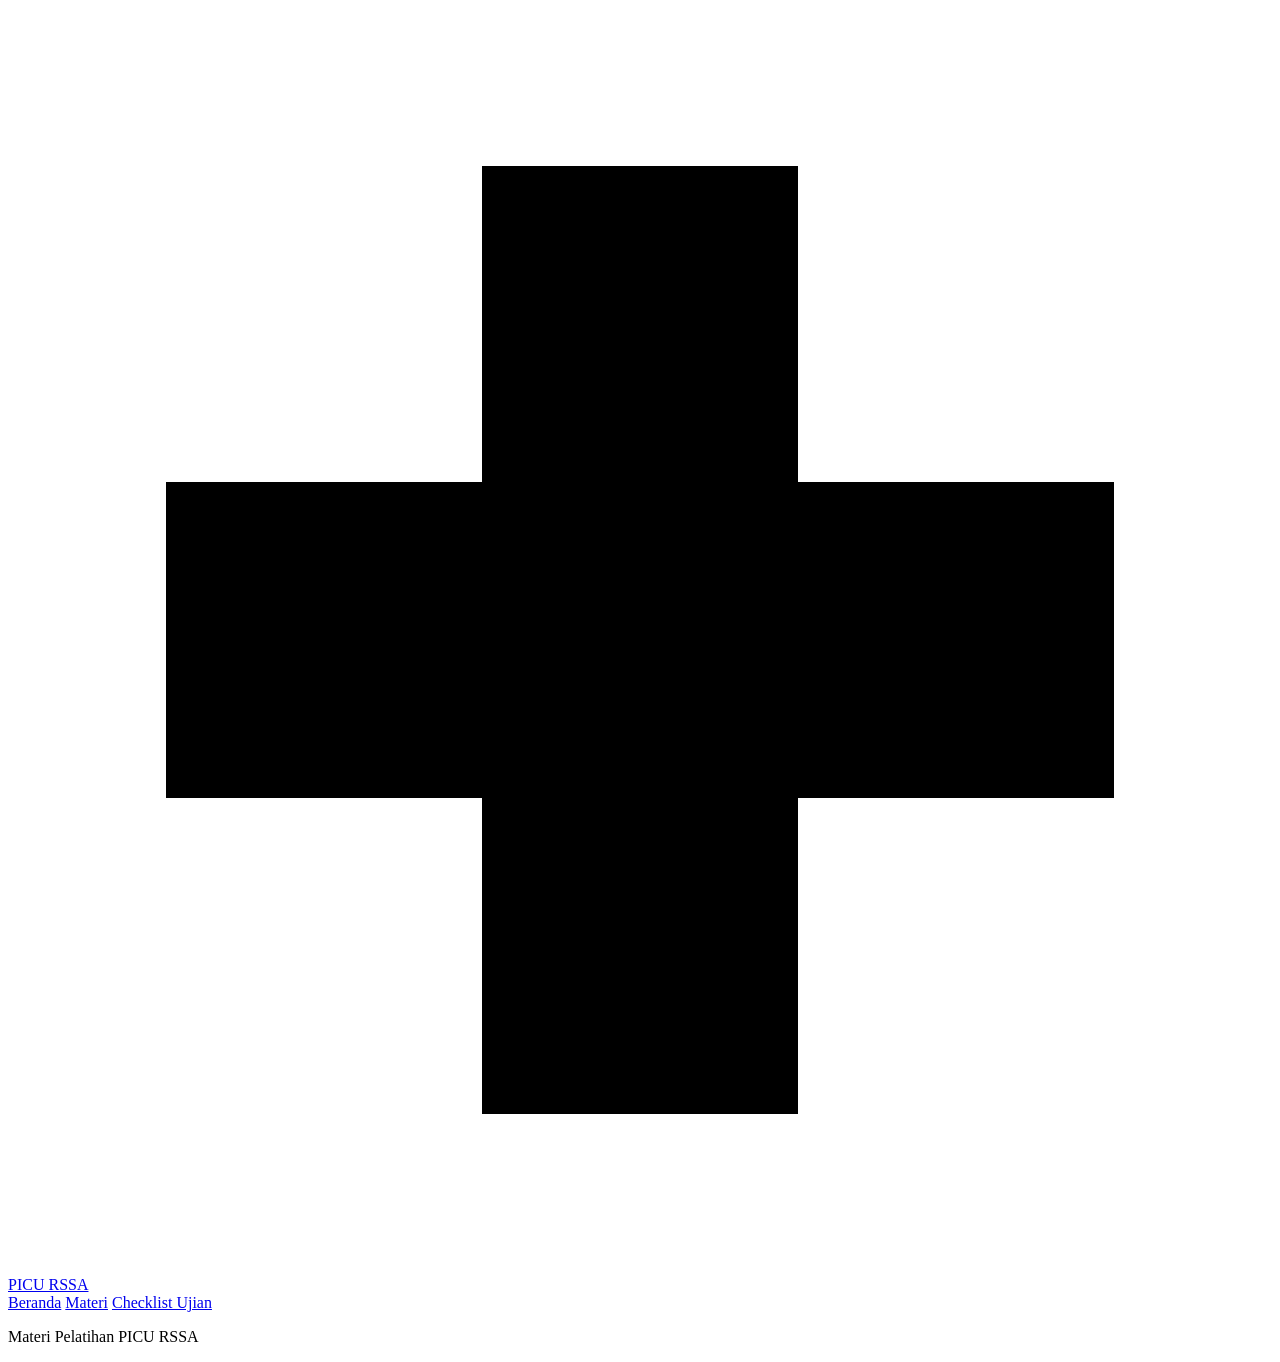
==== materi.html @ 052d4f12 "Kompres gambar, tambah favicon & pratinjau WhatsApp, perbaiki panduan deploy - Foto galeri & hero di" ====
<!doctype html>
<html lang="id">
<head>
  <meta charset="utf-8">
  <meta name="viewport" content="width=device-width, initial-scale=1, viewport-fit=cover">
  <title>Materi Pelatihan PICU RSSA</title>
  <meta name="description" content="Materi online peserta Pelatihan PICU RSSA: modul, PPT, dan checklist ujian skill.">
  <!-- Ganti domain di og:image/og:url bila web memakai alamat lain -->
  <meta name="theme-color" content="#0B2545">
  <link rel="icon" type="image/png" href="img/favicon.png">
  <link rel="apple-touch-icon" href="img/apple-touch-icon.png">
  <meta property="og:type" content="website">
  <meta property="og:site_name" content="Pelatihan PICU Dasar RSSA">
  <meta property="og:title" content="Materi Pelatihan PICU RSSA">
  <meta property="og:description" content="Modul, slide narasumber, dan checklist ujian skill Pelatihan PICU Dasar RSUD Dr. Saiful Anwar. Bisa dibuka dari HP.">
  <meta property="og:url" content="https://materi-picu-rssa.pages.dev/materi.html">
  <meta property="og:image" content="https://materi-picu-rssa.pages.dev/img/og-image.jpg">
  <meta property="og:image:width" content="1200">
  <meta property="og:image:height" content="630">
  <meta name="twitter:card" content="summary_large_image">
  <link rel="stylesheet" href="style.css">
</head>
<body>
  <header class="topbar">
    <div class="topbar-inner">
      <button class="back-btn" id="backBtn" type="button" hidden aria-label="Kembali">
        <svg viewBox="0 0 24 24" aria-hidden="true"><path d="M15 18l-6-6 6-6"/></svg>
        <span>Kembali</span>
      </button>
      <a class="brand" href="index.html" title="Halaman depan">
        <span class="brand-mark" aria-hidden="true">
          <svg viewBox="0 0 24 24"><path d="M9 3h6v6h6v6h-6v6H9v-6H3V9h6z"/></svg>
        </span>
        <span class="brand-text">PICU RSSA</span>
      </a>
      <nav class="nav" aria-label="Navigasi utama">
        <a href="index.html">Beranda</a>
        <a href="#/" data-nav="home">Materi</a>
        <a href="#/checklist" data-nav="checklist">Checklist Ujian</a>
      </nav>
    </div>
  </header>

  <main id="app" tabindex="-1"></main>

  <footer class="footer">
    <p>Materi Pelatihan PICU RSSA</p>
  </footer>

  <script src="materi.js"></script>
  <script src="app.js"></script>
</body>
</html>
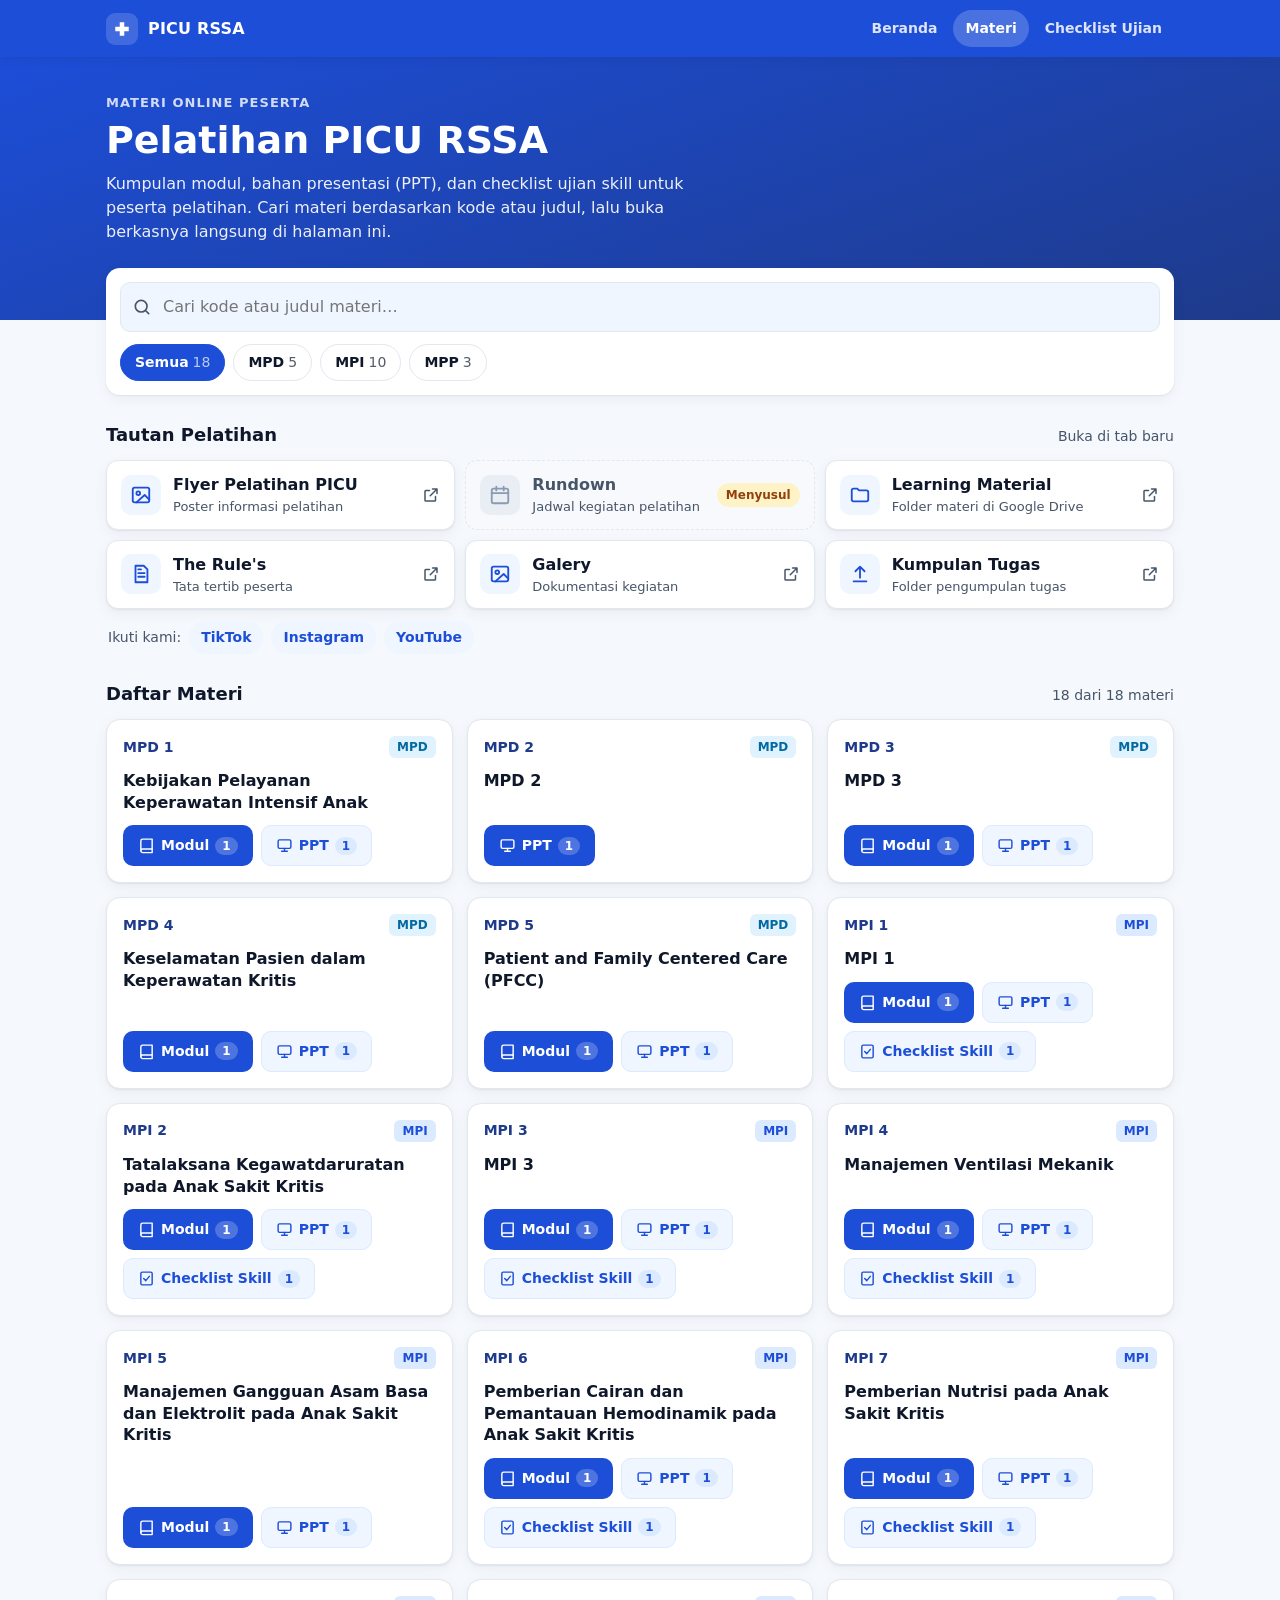
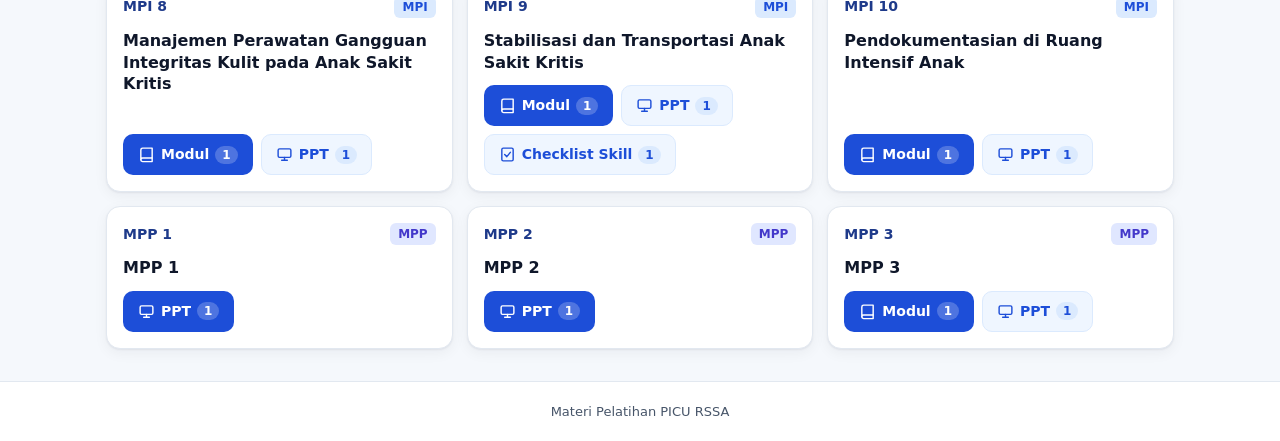
==== commit 421e7f9f: "Kondisi awal web materi Pelatihan PICU Dasar RSSA Co-Authored-By: Claude Opus 5.5 <noreply@anthropic" ====
--- a/materi.html
+++ b/materi.html
@@ -3,21 +3,10 @@
 <head>
   <meta charset="utf-8">
   <meta name="viewport" content="width=device-width, initial-scale=1, viewport-fit=cover">
+  <meta name="theme-color" content="#1d4ed8">
   <title>Materi Pelatihan PICU RSSA</title>
   <meta name="description" content="Materi online peserta Pelatihan PICU RSSA: modul, PPT, dan checklist ujian skill.">
-  <!-- Ganti domain di og:image/og:url bila web memakai alamat lain -->
-  <meta name="theme-color" content="#0B2545">
-  <link rel="icon" type="image/png" href="img/favicon.png">
-  <link rel="apple-touch-icon" href="img/apple-touch-icon.png">
-  <meta property="og:type" content="website">
-  <meta property="og:site_name" content="Pelatihan PICU Dasar RSSA">
-  <meta property="og:title" content="Materi Pelatihan PICU RSSA">
-  <meta property="og:description" content="Modul, slide narasumber, dan checklist ujian skill Pelatihan PICU Dasar RSUD Dr. Saiful Anwar. Bisa dibuka dari HP.">
-  <meta property="og:url" content="https://materi-picu-rssa.pages.dev/materi.html">
-  <meta property="og:image" content="https://materi-picu-rssa.pages.dev/img/og-image.jpg">
-  <meta property="og:image:width" content="1200">
-  <meta property="og:image:height" content="630">
-  <meta name="twitter:card" content="summary_large_image">
+  <link rel="icon" href="data:image/svg+xml,%3Csvg xmlns='http://www.w3.org/2000/svg' viewBox='0 0 32 32'%3E%3Crect width='32' height='32' rx='8' fill='%231d4ed8'/%3E%3Cpath d='M13 7h6v6h6v6h-6v6h-6v-6H7v-6h6z' fill='white'/%3E%3C/svg%3E">
   <link rel="stylesheet" href="style.css">
 </head>
 <body>
--- a/style.css
+++ b/style.css
@@ -0,0 +1,257 @@
+:root {
+  --blue-900: #1e3a8a;
+  --blue-700: #1d4ed8;
+  --blue-600: #2563eb;
+  --blue-100: #dbeafe;
+  --blue-50: #eff6ff;
+  --ink: #0f172a;
+  --muted: #475569;
+  --line: #e2e8f0;
+  --bg: #f5f8fc;
+  --card: #ffffff;
+  --radius: 14px;
+  --shadow: 0 1px 2px rgba(15, 23, 42, .06), 0 4px 14px rgba(15, 23, 42, .05);
+  --tag-mpd: #0369a1; --tag-mpd-bg: #e0f2fe;
+  --tag-mpi: #1d4ed8; --tag-mpi-bg: #dbeafe;
+  --tag-mpp: #4338ca; --tag-mpp-bg: #e0e7ff;
+}
+
+* { box-sizing: border-box; }
+html { -webkit-text-size-adjust: 100%; }
+body {
+  margin: 0;
+  font-family: system-ui, -apple-system, "Segoe UI", Roboto, "Helvetica Neue", Arial, sans-serif;
+  color: var(--ink);
+  background: var(--bg);
+  line-height: 1.5;
+  min-height: 100vh;
+  display: flex;
+  flex-direction: column;
+}
+main { flex: 1; outline: none; }
+a { color: var(--blue-700); }
+button { font: inherit; }
+svg { fill: none; stroke: currentColor; stroke-width: 2; stroke-linecap: round; stroke-linejoin: round; }
+
+/* ---------- Top bar ---------- */
+.topbar {
+  position: sticky; top: 0; z-index: 10;
+  background: var(--blue-700);
+  color: #fff;
+  padding-top: env(safe-area-inset-top);
+  box-shadow: 0 2px 8px rgba(30, 58, 138, .25);
+}
+.topbar-inner {
+  max-width: 1100px; margin: 0 auto;
+  display: flex; align-items: center; gap: 12px;
+  padding: 10px 16px; min-height: 56px;
+}
+.brand { display: flex; align-items: center; gap: 10px; color: #fff; text-decoration: none; font-weight: 700; letter-spacing: .2px; }
+.brand-mark { width: 32px; height: 32px; border-radius: 9px; background: rgba(255,255,255,.16); display: grid; place-items: center; flex: none; }
+.brand-mark svg { width: 18px; height: 18px; fill: #fff; stroke: none; }
+.nav { margin-left: auto; display: flex; gap: 4px; }
+.nav a {
+  color: #fff; text-decoration: none; font-size: 14px; font-weight: 600;
+  padding: 8px 12px; border-radius: 999px; opacity: .85; white-space: nowrap;
+}
+.nav a:hover { opacity: 1; background: rgba(255,255,255,.12); }
+.nav a.active { opacity: 1; background: rgba(255,255,255,.2); }
+.back-btn {
+  display: inline-flex; align-items: center; gap: 4px;
+  background: rgba(255,255,255,.16); color: #fff; border: 0;
+  padding: 8px 12px 8px 8px; border-radius: 999px; cursor: pointer; font-weight: 600; font-size: 14px;
+}
+.back-btn:hover { background: rgba(255,255,255,.26); }
+.back-btn svg { width: 20px; height: 20px; }
+.back-btn[hidden] { display: none; }
+
+/* ---------- Layout ---------- */
+.container { max-width: 1100px; margin: 0 auto; padding: 0 16px; }
+
+.hero {
+  background: linear-gradient(160deg, var(--blue-700), var(--blue-900));
+  color: #fff;
+  padding: 36px 0 76px;
+}
+.hero .eyebrow { margin: 0 0 6px; font-size: 13px; font-weight: 600; letter-spacing: .08em; text-transform: uppercase; opacity: .8; }
+.hero h1 { margin: 0 0 10px; font-size: clamp(26px, 5vw, 38px); line-height: 1.15; }
+.hero p.lead { margin: 0; max-width: 640px; opacity: .92; font-size: 16px; }
+
+.toolbar {
+  margin-top: -52px;
+  background: var(--card);
+  border-radius: var(--radius);
+  box-shadow: var(--shadow);
+  padding: 14px;
+  display: flex; flex-direction: column; gap: 12px;
+}
+.search { position: relative; }
+.search svg { position: absolute; left: 12px; top: 50%; transform: translateY(-50%); width: 20px; height: 20px; color: var(--muted); pointer-events: none; }
+.search input {
+  width: 100%; font: inherit; font-size: 16px;
+  padding: 12px 14px 12px 42px;
+  border: 1px solid var(--line); border-radius: 10px; background: var(--blue-50);
+  color: var(--ink);
+}
+.search input:focus { outline: 2px solid var(--blue-600); outline-offset: 1px; background: #fff; }
+.chips { display: flex; gap: 8px; flex-wrap: wrap; }
+.chip {
+  border: 1px solid var(--line); background: #fff; color: var(--ink);
+  padding: 7px 14px; border-radius: 999px; cursor: pointer; font-size: 14px; font-weight: 600;
+}
+.chip:hover { border-color: var(--blue-600); }
+.chip[aria-pressed="true"] { background: var(--blue-700); border-color: var(--blue-700); color: #fff; }
+.chip .count { font-weight: 500; opacity: .7; margin-left: 4px; }
+
+.section-head { display: flex; align-items: baseline; justify-content: space-between; gap: 12px; margin: 26px 0 12px; }
+.section-head h2 { margin: 0; font-size: 18px; }
+.section-head .meta { color: var(--muted); font-size: 14px; }
+
+/* ---------- Cards ---------- */
+.grid { display: grid; gap: 14px; grid-template-columns: repeat(auto-fill, minmax(290px, 1fr)); padding-bottom: 32px; }
+.card {
+  background: var(--card); border: 1px solid var(--line); border-radius: var(--radius);
+  padding: 16px; box-shadow: var(--shadow);
+  display: flex; flex-direction: column; gap: 12px;
+}
+.card-top { display: flex; align-items: center; gap: 8px; }
+.code { font-weight: 700; color: var(--blue-900); font-size: 14px; }
+.tag { font-size: 12px; font-weight: 700; padding: 2px 8px; border-radius: 6px; margin-left: auto; }
+.tag-MPD { color: var(--tag-mpd); background: var(--tag-mpd-bg); }
+.tag-MPI { color: var(--tag-mpi); background: var(--tag-mpi-bg); }
+.tag-MPP { color: var(--tag-mpp); background: var(--tag-mpp-bg); }
+.card h3 { margin: 0; font-size: 16px; line-height: 1.35; }
+.actions { display: flex; flex-wrap: wrap; gap: 8px; margin-top: auto; }
+.btn {
+  display: inline-flex; align-items: center; justify-content: center; gap: 6px;
+  padding: 9px 14px; border-radius: 10px; font-size: 14px; font-weight: 600;
+  text-decoration: none; border: 1px solid transparent; cursor: pointer; min-height: 40px;
+}
+.btn svg { width: 17px; height: 17px; }
+.btn-primary { background: var(--blue-700); color: #fff; }
+.btn-primary:hover { background: var(--blue-900); }
+.btn-soft { background: var(--blue-50); color: var(--blue-700); border-color: var(--blue-100); }
+.btn-soft:hover { background: var(--blue-100); }
+.btn-outline { background: #fff; color: var(--blue-700); border-color: var(--blue-100); }
+.btn-outline:hover { border-color: var(--blue-600); }
+.no-files { color: var(--muted); font-size: 14px; margin: 0; }
+
+.empty {
+  text-align: center; color: var(--muted);
+  background: var(--card); border: 1px dashed var(--line); border-radius: var(--radius);
+  padding: 32px 16px; grid-column: 1 / -1;
+}
+
+/* ---------- Page header (folder & checklist) ---------- */
+.page-head { background: var(--card); border-bottom: 1px solid var(--line); padding: 20px 0 16px; }
+.crumbs { font-size: 13px; color: var(--muted); margin: 0 0 6px; display: flex; flex-wrap: wrap; gap: 6px; }
+.crumbs a { color: var(--muted); text-decoration: none; }
+.crumbs a:hover { color: var(--blue-700); text-decoration: underline; }
+.page-head h1 { margin: 0; font-size: clamp(20px, 4vw, 28px); line-height: 1.25; }
+.page-head .sub { margin: 6px 0 0; color: var(--muted); }
+.tabs { display: flex; gap: 6px; margin-top: 14px; overflow-x: auto; scrollbar-width: none; }
+.tabs::-webkit-scrollbar { display: none; }
+.tab {
+  padding: 8px 14px; border-radius: 999px; font-size: 14px; font-weight: 600;
+  text-decoration: none; color: var(--blue-700); background: var(--blue-50); white-space: nowrap;
+}
+.tab[aria-current="page"] { background: var(--blue-700); color: #fff; }
+
+/* ---------- Drive viewer ---------- */
+.viewer { padding: 16px 0 32px; }
+.viewer-bar { display: flex; flex-wrap: wrap; gap: 8px; align-items: center; justify-content: space-between; margin-bottom: 10px; }
+.viewer-bar .hint { margin: 0; font-size: 13px; color: var(--muted); }
+.frame-wrap {
+  background: #fff; border: 1px solid var(--line); border-radius: var(--radius);
+  overflow: hidden; box-shadow: var(--shadow);
+}
+.frame-wrap iframe { display: block; width: 100%; height: 70vh; min-height: 420px; border: 0; }
+
+.notice {
+  margin: 16px 0 0; padding: 12px 14px; border-radius: 10px;
+  background: var(--blue-50); border: 1px solid var(--blue-100); color: var(--blue-900); font-size: 14px;
+}
+
+.footer { text-align: center; color: var(--muted); font-size: 13px; padding: 20px 16px calc(20px + env(safe-area-inset-bottom)); border-top: 1px solid var(--line); background: #fff; }
+.footer p { margin: 0; }
+
+:focus-visible { outline: 2px solid var(--blue-600); outline-offset: 2px; }
+
+/* ---------- Mobile ---------- */
+/* ---------- Daftar file ---------- */
+.btn .n { font-size: 12px; font-weight: 700; background: rgba(255,255,255,.22); border-radius: 999px; padding: 0 7px; }
+.btn-soft .n { background: var(--blue-100); }
+.file-list { display: flex; flex-direction: column; gap: 8px; padding-bottom: 28px; }
+.file-row {
+  display: flex; align-items: center; gap: 12px;
+  background: var(--card); border: 1px solid var(--line); border-radius: 12px;
+  padding: 12px 14px; text-decoration: none; color: var(--ink); box-shadow: var(--shadow);
+}
+.file-row:hover { border-color: var(--blue-600); }
+.file-row .go { width: 20px; height: 20px; color: var(--muted); flex: none; }
+.fmain { flex: 1; min-width: 0; display: flex; flex-direction: column; }
+.fname { font-weight: 600; overflow-wrap: anywhere; }
+.fmeta { font-size: 13px; color: var(--muted); }
+.fmeta .big { color: #b45309; font-weight: 600; }
+.ficon { position: relative; width: 40px; height: 44px; flex: none; color: var(--fi, #64748b); }
+.ficon svg { width: 40px; height: 44px; stroke-width: 1.6; }
+.ficon b {
+  position: absolute; left: 50%; bottom: 7px; transform: translateX(-50%);
+  font-size: 8.5px; letter-spacing: .02em; color: #fff; background: var(--fi, #64748b);
+  padding: 1px 3px; border-radius: 3px; line-height: 1.2; max-width: 38px; overflow: hidden;
+}
+.ficon-pdf { --fi: #dc2626; } .ficon-ppt { --fi: #ea580c; } .ficon-doc { --fi: #2563eb; }
+.ficon-xls { --fi: #16a34a; } .ficon-vid { --fi: #7c3aed; } .ficon-img { --fi: #0891b2; }
+.ficon-aud { --fi: #db2777; } .ficon-zip { --fi: #78716c; }
+
+.group { margin-top: 20px; }
+.group-head { display: flex; align-items: baseline; flex-wrap: wrap; gap: 4px 10px; margin: 0 2px 10px; }
+.group-head .ttl { font-weight: 600; }
+.group-head .tag { margin-left: auto; }
+.group .file-list { padding-bottom: 0; }
+#cl { padding-bottom: 32px; }
+
+/* ---------- Pratinjau file ---------- */
+.viewer-bar .actions { margin-top: 0; }
+.fallback {
+  background: #fff; border: 1px dashed #f59e0b; border-radius: var(--radius);
+  padding: 32px 16px; text-align: center; display: flex; flex-direction: column; align-items: center; gap: 8px;
+}
+.fallback p { margin: 0; color: var(--muted); }
+.fallback .fallback-title { font-size: 18px; font-weight: 700; color: var(--ink); }
+.fallback .actions { justify-content: center; margin-top: 8px; }
+.pager { display: grid; grid-template-columns: 1fr auto 1fr; gap: 8px; margin-top: 14px; }
+.pager > :last-child { justify-self: end; }
+.pager > :first-child { justify-self: start; }
+
+@media (max-width: 640px) {
+  .pager { grid-template-columns: 1fr 1fr; }
+  .pager > .btn-outline { grid-column: 1 / -1; grid-row: 2; }
+  .viewer-bar .actions .btn { flex: 1 1 0; }
+  .brand-text { display: none; }
+  .back-btn:not([hidden]) + .brand { display: none; }
+  .nav a { padding: 8px 10px; font-size: 13px; }
+  .hero { padding: 24px 0 70px; }
+  .grid { grid-template-columns: 1fr; }
+  .actions .btn { flex: 1 1 auto; }
+  .frame-wrap iframe { height: 72vh; min-height: 360px; }
+}
+
+
+/* ---------- Tautan pelatihan (dari s.id) ---------- */
+.links { display: grid; gap: 10px; grid-template-columns: repeat(auto-fill, minmax(260px, 1fr)); }
+.link-card {
+  display: flex; align-items: center; gap: 12px; text-decoration: none; color: var(--ink);
+  background: var(--card); border: 1px solid var(--line); border-radius: 12px; padding: 12px 14px; box-shadow: var(--shadow);
+}
+.link-card:hover { border-color: var(--blue-600); }
+.link-card > svg { width: 18px; height: 18px; color: var(--muted); flex: none; }
+.link-ic { width: 40px; height: 40px; border-radius: 10px; background: var(--blue-50); color: var(--blue-700); display: grid; place-items: center; flex: none; }
+.link-ic svg { width: 22px; height: 22px; }
+.sosmed { display: flex; flex-wrap: wrap; align-items: center; gap: 8px; margin: 12px 2px 0; font-size: 14px; color: var(--muted); }
+.sosmed a { font-weight: 600; text-decoration: none; padding: 6px 12px; border-radius: 999px; background: var(--blue-50); color: var(--blue-700); }
+.sosmed a:hover { background: var(--blue-100); }
+@media (max-width: 640px) { .links { grid-template-columns: 1fr; } }
+.link-card.soon { background: #f7f9fc; border-style: dashed; box-shadow: none; cursor: default; color: var(--muted); }
+.link-card.soon .link-ic { background: #e9eef5; color: #8a9ab0; }
+.link-card.soon em { font-style: normal; font-size: 12px; font-weight: 700; color: #92400e; background: #fef3c7; padding: 3px 9px; border-radius: 999px; white-space: nowrap; }
